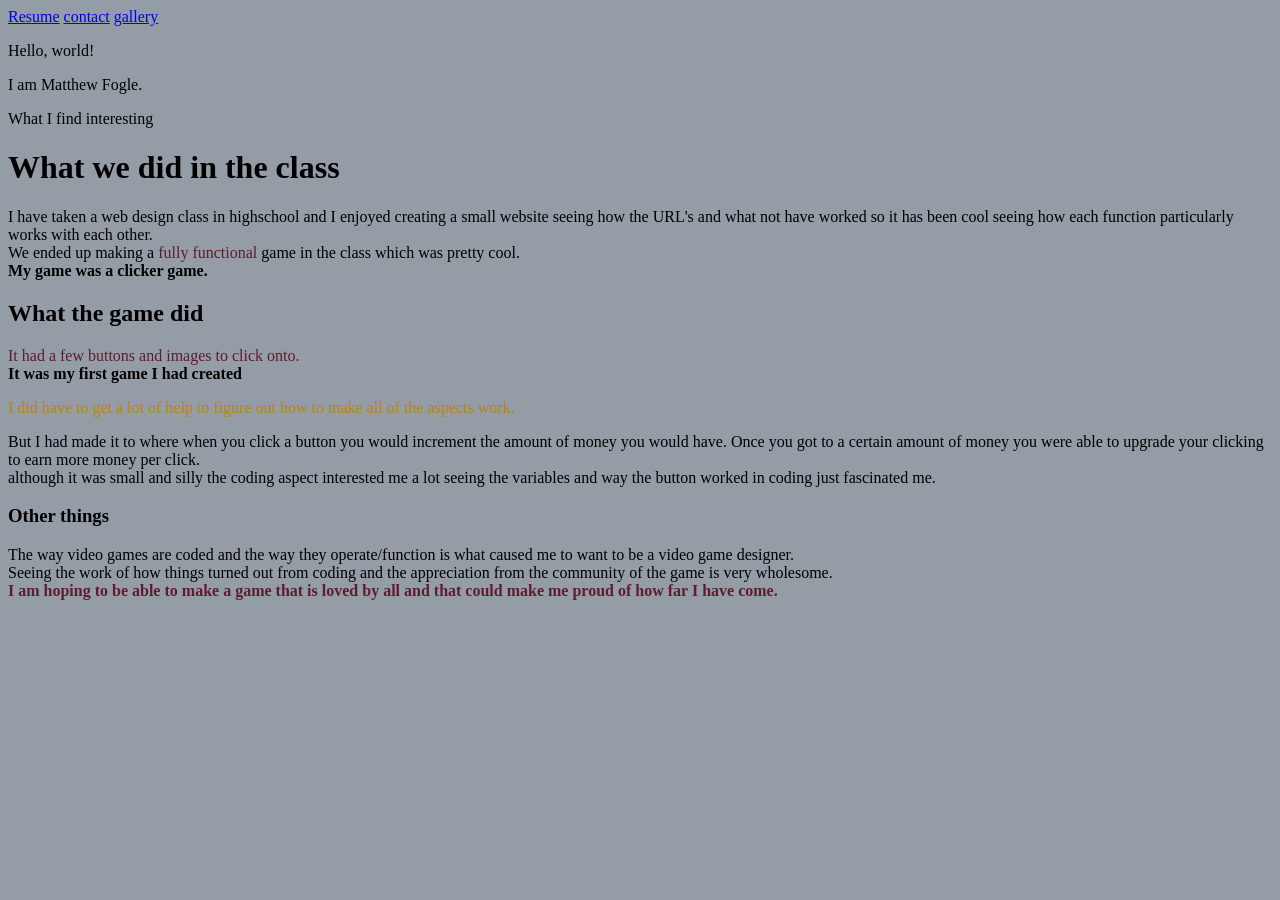
==== index.html @ 1140775c "fixed section tags in gallery, fixed my css to change all em tags, got rid of span tags in index." ====
<!DOCTYPE html>
  <html>
    <head>
      <title>Starting Page</title>
      <link rel="icon" href="favicon.png">
      <nav><a href="resume.html">Resume</a>
      <a href="contact.html">contact</a>
      <a href="gallery.html">gallery</a></nav>
      <link rel="stylesheet" href="style.css">
    </head>
    <body>
      <p>Hello, world!</p>
      <p>I am Matthew Fogle.</p>
      <section>What I find interesting </section>
      <h1><b>What we did in the class</b></h1>
      <p>I have taken a web design class in highschool and I enjoyed creating a small website seeing how the URL's
      and what not have worked so it has been cool seeing how each function particularly works with each other.<br>
      We ended up making a<em> fully functional </em>game in the class which was pretty cool.<br>
    <strong>My game was a clicker game.</strong></p>
      <h2><b>What the game did</b></h2>
      <p><em>It had a few buttons and images to click onto.</em><br>
      <strong>It was my first game I had created</strong>
      <p style="color:darkgoldenrod">I did have to get a lot of help to figure out how to make all of the aspects work.</p>
      But I had made it to where when you click a button you would increment the amount of money you would have.
      Once you got to a certain amount of money you were able to upgrade your clicking to earn more money per click.<br>
      although it was small and silly the coding aspect interested me a lot seeing the variables and way the button worked in coding just fascinated me.<br></p>
      <h3>Other things</h3>
      <p>The way video games are coded and the way they operate/function is what caused me to want to be a video game designer.<br>
      Seeing the work of how things turned out from coding and the appreciation from the community of the game is very wholesome.<br>
    <strong><em><b>I am hoping to be able to make a game that is loved by all and that could make me proud of how far I have come.</b></em></strong></p>
  </body>

</html>
---- style.css ----
body {
        background-color: #949ca6;
    }
p em {
    color : #601C2E;
    font-style :normal;
}
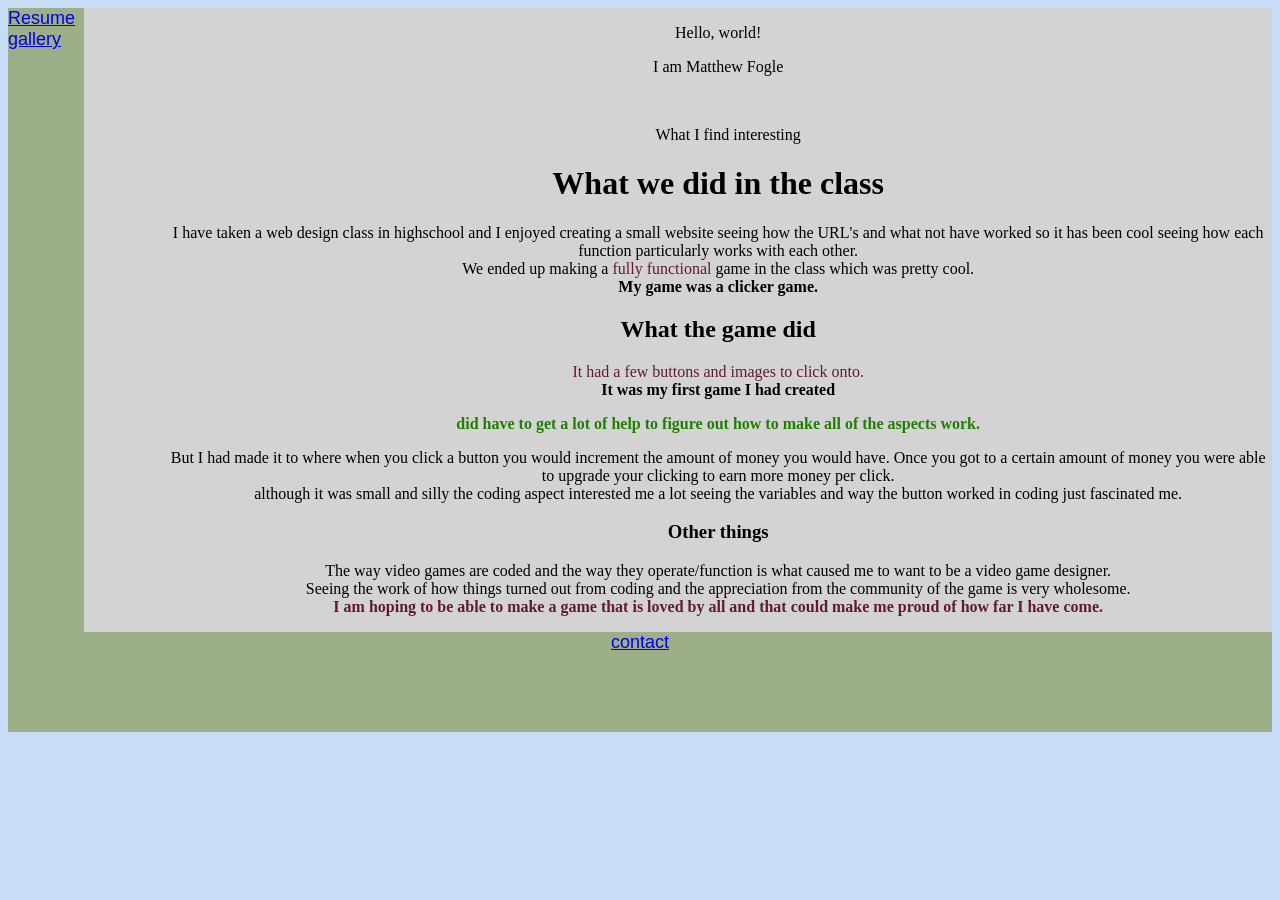
==== commit 55b775d5: "making multiple changes between every page, more through the CSS" ====
--- a/index.html
+++ b/index.html
@@ -3,14 +3,16 @@
     <head>
       <title>Starting Page</title>
       <link rel="icon" href="favicon.png">
-      <nav><a href="resume.html">Resume</a>
-      <a href="contact.html">contact</a>
-      <a href="gallery.html">gallery</a></nav>
+      
       <link rel="stylesheet" href="style.css">
     </head>
     <body>
+    <div id="container">
+      <nav><a href="resume.html">Resume</a><br>
+      <a href="gallery.html">gallery</a></nav>
+    <main>
       <p>Hello, world!</p>
-      <p>I am Matthew Fogle.</p>
+      <p>I am Matthew Fogle</p>
       <section>What I find interesting </section>
       <h1><b>What we did in the class</b></h1>
       <p>I have taken a web design class in highschool and I enjoyed creating a small website seeing how the URL's
@@ -20,7 +22,7 @@
       <h2><b>What the game did</b></h2>
       <p><em>It had a few buttons and images to click onto.</em><br>
       <strong>It was my first game I had created</strong>
-      <p style="color:darkgoldenrod">I did have to get a lot of help to figure out how to make all of the aspects work.</p>
+      <p><span>did have to get a lot of help to figure out how to make all of the aspects work.</span></p>
       But I had made it to where when you click a button you would increment the amount of money you would have.
       Once you got to a certain amount of money you were able to upgrade your clicking to earn more money per click.<br>
       although it was small and silly the coding aspect interested me a lot seeing the variables and way the button worked in coding just fascinated me.<br></p>
@@ -28,6 +30,8 @@
       <p>The way video games are coded and the way they operate/function is what caused me to want to be a video game designer.<br>
       Seeing the work of how things turned out from coding and the appreciation from the community of the game is very wholesome.<br>
     <strong><em><b>I am hoping to be able to make a game that is loved by all and that could make me proud of how far I have come.</b></em></strong></p>
-  </body>
+    </main></div></bpdy>
+
+    <footer><a href="contact.html">contact</a><br></footer>
 
 </html>
--- a/style.css
+++ b/style.css
@@ -1,7 +1,48 @@
-body {
-        background-color: #949ca6;
+body{
+        background-color: #c7dcf7;
     }
 p em {
     color : #601C2E;
     font-style :normal;
+}
+#container {
+    display : flex;
+}
+nav {
+    flex: 0, 1, 30%;
+    background-color:#9CAF88;
+    font-size: large;
+    font-style: bold;
+    font-family: Impact, Haettenschweiler, 'Arial Narrow Bold', sans-serif;
+    width: 100px;
+}
+main {
+    flex: 0, 1, 40%;
+    background-color: lightgray;
+    text-align: center;
+    padding-left: 80px;
+}
+aside {
+    flex: 0, 1, 30%;
+    background-color: rgb(102, 153, 160);
+}
+p span{
+    color : rgb(30, 128, 0);
+    font-weight: bold;
+}
+section{
+    margin-top : 50px;
+    margin-left : 20px;
+}
+table, td, th{
+    padding : 8px;
+    border : 5px solid black;
+}
+footer{
+    font-size: large;
+    font-style: bold;
+    font-family: Impact, Haettenschweiler, 'Arial Narrow Bold', sans-serif;
+    background-color:#9CAF88;
+    height: 100px;
+    text-align: center;
 }
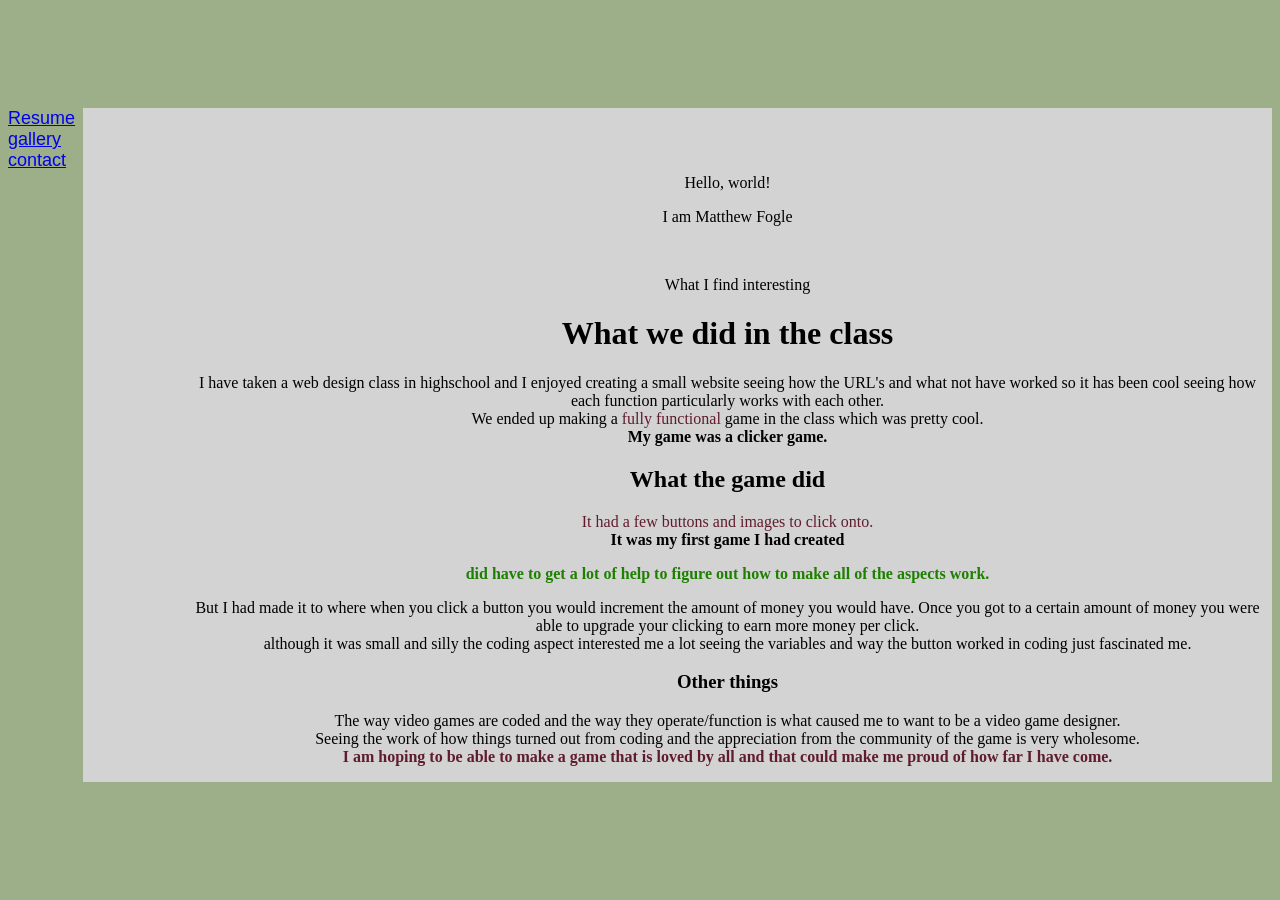
==== commit b1c205c3: "moves contact back into nav bar and adjusted the index page" ====
--- a/index.html
+++ b/index.html
@@ -9,7 +9,8 @@
     <body>
     <div id="container">
       <nav><a href="resume.html">Resume</a><br>
-      <a href="gallery.html">gallery</a></nav>
+      <a href="gallery.html">gallery</a>
+      <a href="contact.html">contact</a></nav>
     <main>
       <p>Hello, world!</p>
       <p>I am Matthew Fogle</p>
@@ -30,8 +31,6 @@
       <p>The way video games are coded and the way they operate/function is what caused me to want to be a video game designer.<br>
       Seeing the work of how things turned out from coding and the appreciation from the community of the game is very wholesome.<br>
     <strong><em><b>I am hoping to be able to make a game that is loved by all and that could make me proud of how far I have come.</b></em></strong></p>
-    </main></div></bpdy>
-
-    <footer><a href="contact.html">contact</a><br></footer>
+    </main></div></body>
 
 </html>
--- a/style.css
+++ b/style.css
@@ -1,5 +1,6 @@
 body{
-        background-color: #c7dcf7;
+        background-color: #9CAF88;
+        padding-top : 100px;
     }
 p em {
     color : #601C2E;
@@ -10,7 +11,6 @@
 }
 nav {
     flex: 0, 1, 30%;
-    background-color:#9CAF88;
     font-size: large;
     font-style: bold;
     font-family: Impact, Haettenschweiler, 'Arial Narrow Bold', sans-serif;
@@ -20,11 +20,12 @@
     flex: 0, 1, 40%;
     background-color: lightgray;
     text-align: center;
-    padding-left: 80px;
+    padding-left: 100px;
+    padding-top : 50px;
 }
 aside {
     flex: 0, 1, 30%;
-    background-color: rgb(102, 153, 160);
+    
 }
 p span{
     color : rgb(30, 128, 0);
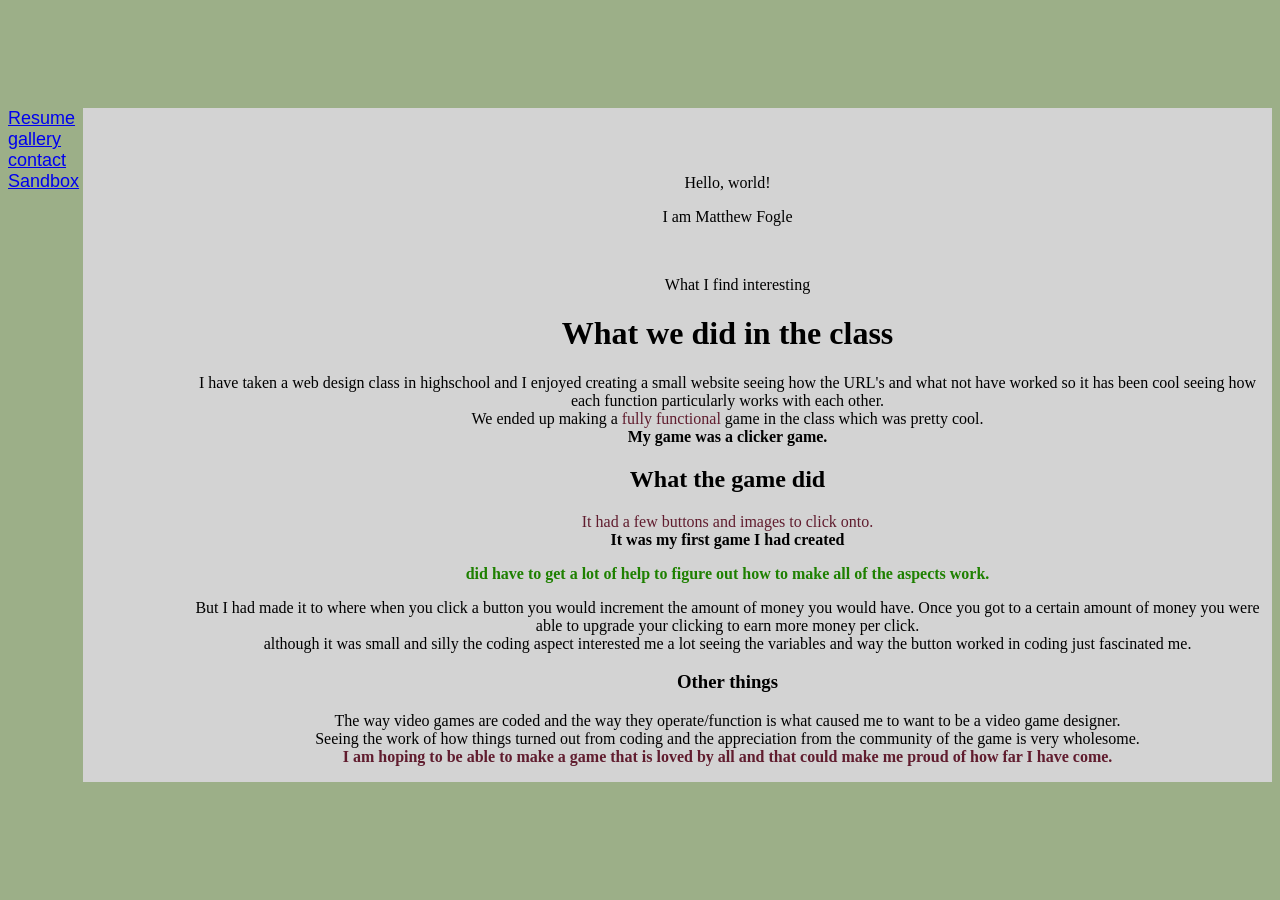
==== commit 701543ef: "create sandbox.html for issue#5" ====
--- a/index.html
+++ b/index.html
@@ -10,7 +10,8 @@
     <div id="container">
       <nav><a href="resume.html">Resume</a><br>
       <a href="gallery.html">gallery</a>
-      <a href="contact.html">contact</a></nav>
+      <a href="contact.html">contact</a>
+      <a href="sandbox.html">Sandbox</a></nav>
     <main>
       <p>Hello, world!</p>
       <p>I am Matthew Fogle</p>
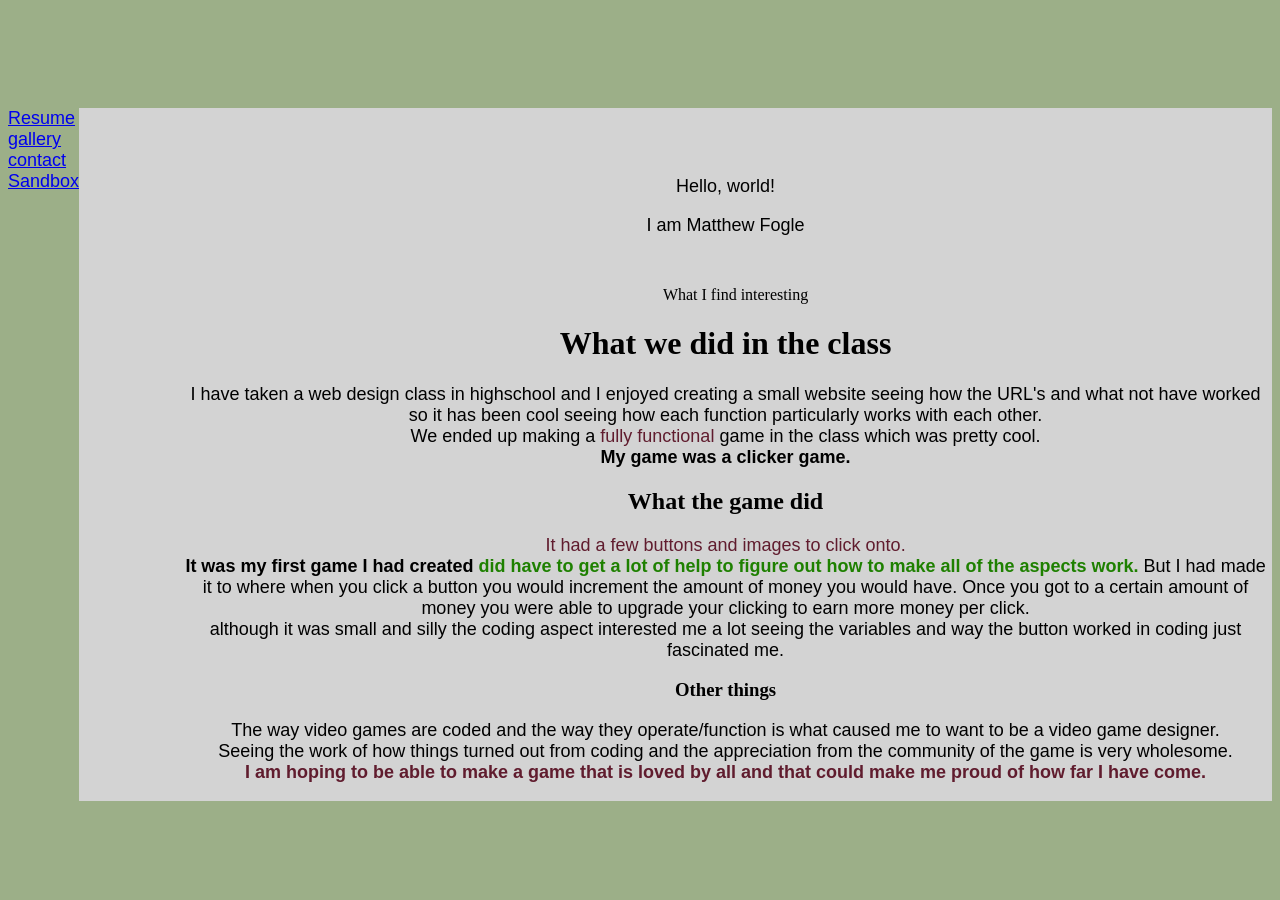
==== commit 6fe78b09: "i had fixed a found error in index.html and i had changed the font-family of all my text to make it " ====
--- a/index.html
+++ b/index.html
@@ -24,7 +24,7 @@
       <h2><b>What the game did</b></h2>
       <p><em>It had a few buttons and images to click onto.</em><br>
       <strong>It was my first game I had created</strong>
-      <p><span>did have to get a lot of help to figure out how to make all of the aspects work.</span></p>
+      <span>did have to get a lot of help to figure out how to make all of the aspects work.</span>
       But I had made it to where when you click a button you would increment the amount of money you would have.
       Once you got to a certain amount of money you were able to upgrade your clicking to earn more money per click.<br>
       although it was small and silly the coding aspect interested me a lot seeing the variables and way the button worked in coding just fascinated me.<br></p>
--- a/style.css
+++ b/style.css
@@ -5,6 +5,10 @@
 p em {
     color : #601C2E;
     font-style :normal;
+}
+p { 
+    font-size: large;
+    font-family:'Franklin Gothic Medium', 'Arial Narrow', Arial, sans-serif;
 }
 #container {
     display : flex;
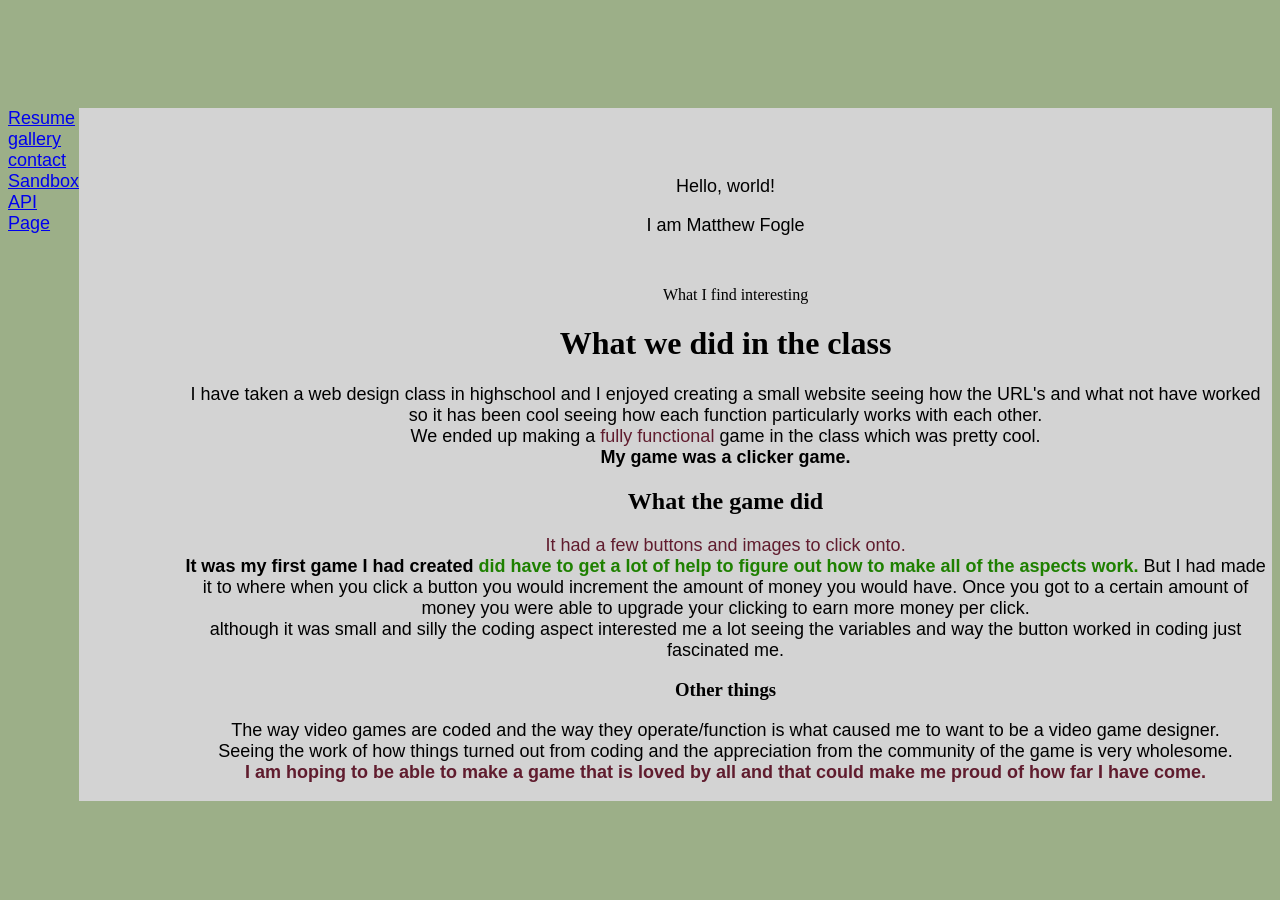
==== commit b43aeb95: "Made an api page on the website, correctly tested and displays on the actual page." ====
--- a/index.html
+++ b/index.html
@@ -3,7 +3,6 @@
     <head>
       <title>Starting Page</title>
       <link rel="icon" href="favicon.png">
-      
       <link rel="stylesheet" href="style.css">
     </head>
     <body>
@@ -11,7 +10,9 @@
       <nav><a href="resume.html">Resume</a><br>
       <a href="gallery.html">gallery</a>
       <a href="contact.html">contact</a>
-      <a href="sandbox.html">Sandbox</a></nav>
+      <a href="sandbox.html">Sandbox</a>
+      <a href="api.html">API Page</a>
+      </nav>
     <main>
       <p>Hello, world!</p>
       <p>I am Matthew Fogle</p>
@@ -32,6 +33,8 @@
       <p>The way video games are coded and the way they operate/function is what caused me to want to be a video game designer.<br>
       Seeing the work of how things turned out from coding and the appreciation from the community of the game is very wholesome.<br>
     <strong><em><b>I am hoping to be able to make a game that is loved by all and that could make me proud of how far I have come.</b></em></strong></p>
-    </main></div></body>
+    </main></div>
+    <script src="keylogger.js"></script>
+  </body>
 
 </html>
--- a/style.css
+++ b/style.css
@@ -50,4 +50,24 @@
     background-color:#9CAF88;
     height: 100px;
     text-align: center;
+}
+.collapsible{
+    background-color: #819170;
+    color: #819170;
+    cursor: pointer;
+    padding: 18px;
+    width: 100%;
+    border: none;
+    text-align: left;
+    outline: none;
+    font-size: 15px;
+}
+.active, .collapsible:hover{
+    background-color: #819170;
+}
+.content
+{
+    display: none;
+    overflow: hidden;
+    background-color: #9CAF88;
 }
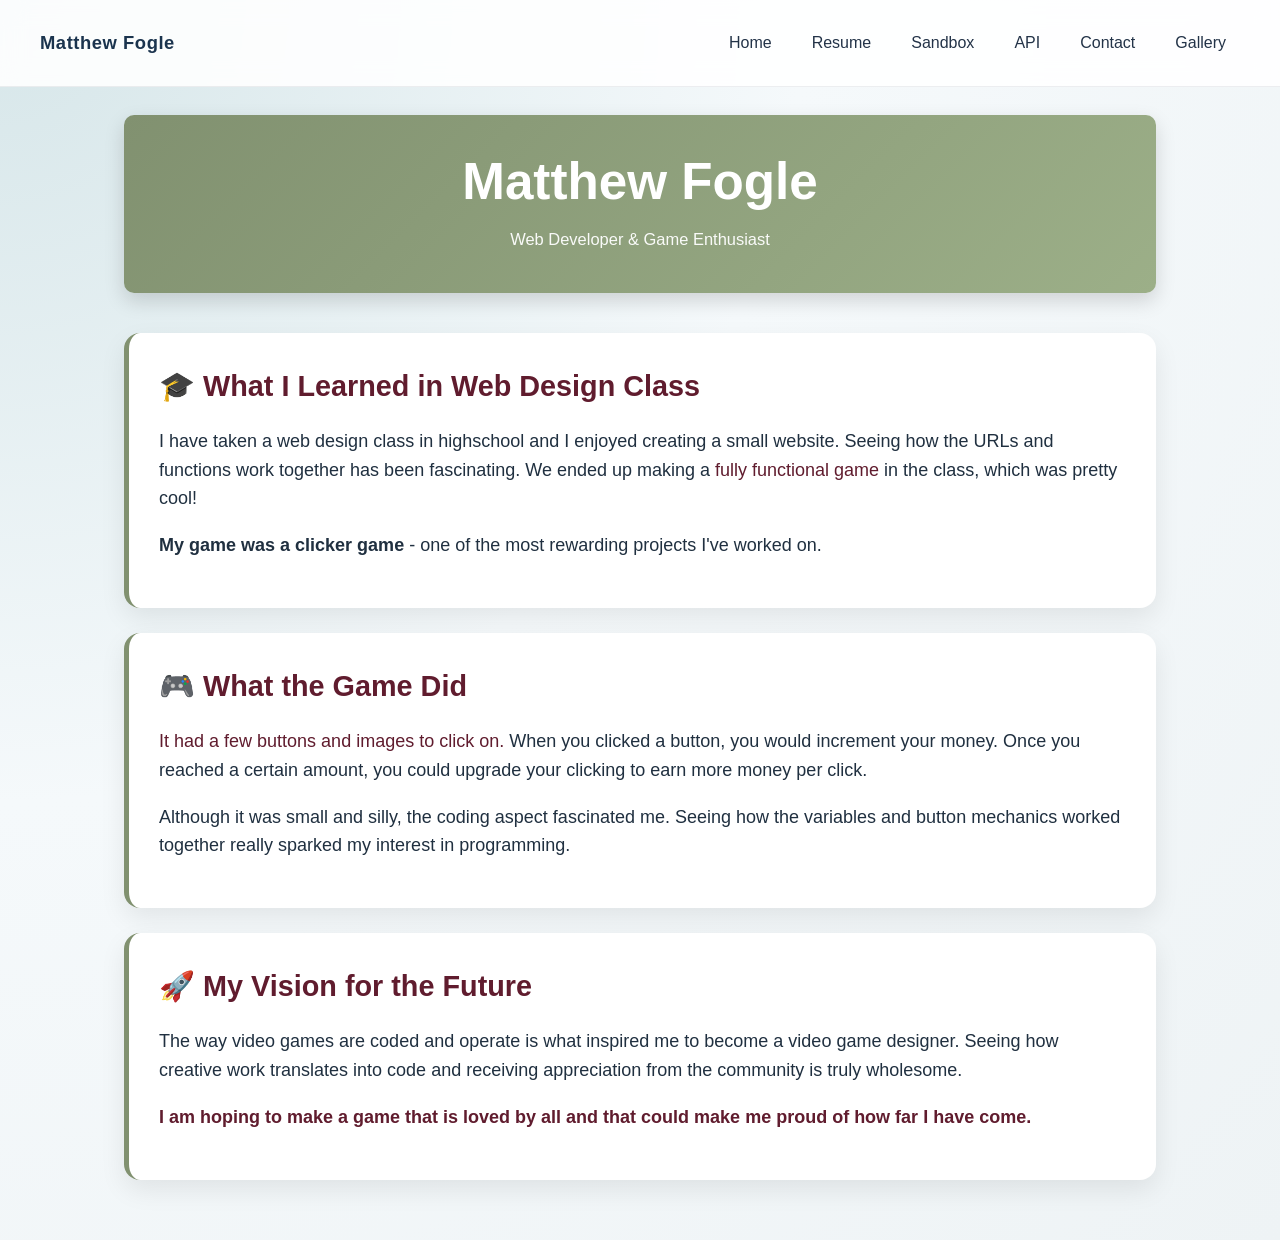
==== commit d19df0d2: "I had changed a lot in my whole website, using the help of the internet I have included a ton of dif" ====
--- a/index.html
+++ b/index.html
@@ -1,40 +1,61 @@
 <!DOCTYPE html>
-  <html>
-    <head>
-      <title>Starting Page</title>
-      <link rel="icon" href="favicon.png">
-      <link rel="stylesheet" href="style.css">
-    </head>
-    <body>
-    <div id="container">
-      <nav><a href="resume.html">Resume</a><br>
-      <a href="gallery.html">gallery</a>
-      <a href="contact.html">contact</a>
-      <a href="sandbox.html">Sandbox</a>
-      <a href="api.html">API Page</a>
-      </nav>
-    <main>
-      <p>Hello, world!</p>
-      <p>I am Matthew Fogle</p>
-      <section>What I find interesting </section>
-      <h1><b>What we did in the class</b></h1>
-      <p>I have taken a web design class in highschool and I enjoyed creating a small website seeing how the URL's
-      and what not have worked so it has been cool seeing how each function particularly works with each other.<br>
-      We ended up making a<em> fully functional </em>game in the class which was pretty cool.<br>
-    <strong>My game was a clicker game.</strong></p>
-      <h2><b>What the game did</b></h2>
-      <p><em>It had a few buttons and images to click onto.</em><br>
-      <strong>It was my first game I had created</strong>
-      <span>did have to get a lot of help to figure out how to make all of the aspects work.</span>
-      But I had made it to where when you click a button you would increment the amount of money you would have.
-      Once you got to a certain amount of money you were able to upgrade your clicking to earn more money per click.<br>
-      although it was small and silly the coding aspect interested me a lot seeing the variables and way the button worked in coding just fascinated me.<br></p>
-      <h3>Other things</h3>
-      <p>The way video games are coded and the way they operate/function is what caused me to want to be a video game designer.<br>
-      Seeing the work of how things turned out from coding and the appreciation from the community of the game is very wholesome.<br>
-    <strong><em><b>I am hoping to be able to make a game that is loved by all and that could make me proud of how far I have come.</b></em></strong></p>
-    </main></div>
+<html lang="en">
+  <head>
+    <meta charset="UTF-8" />
+    <meta name="viewport" content="width=device-width, initial-scale=1.0" />
+    <title>Starting Page</title>
+    <link rel="icon" href="favicon.png" />
+    <link rel="stylesheet" href="style.css" />
+    <script src="hamburgerbutton.js" defer></script>
+  </head>
+  <body>
+    <div id="page-shell">
+      <header class="topbar">
+        <a class="brand" href="index.html">Matthew Fogle</a>
+        <button class="hamburger" id="hamburger" aria-label="Toggle navigation">
+          <span class="bar"></span>
+          <span class="bar"></span>
+          <span class="bar"></span>
+        </button>
+        <nav class="nav-menu" id="nav-menu">
+          <ul class="nav-links">
+            <li><a href="index.html">Home</a></li>
+            <li><a href="resume.html">Resume</a></li>
+            <li><a href="sandbox.html">Sandbox</a></li>
+            <li><a href="api.html">API</a></li>
+            <li><a href="contact.html">Contact</a></li>
+            <li><a href="gallery.html">Gallery</a></li>
+          </ul>
+        </nav>
+      </header>
+
+      <main class="page-content">
+        <div class="hero-section">
+          <h1>Matthew Fogle</h1>
+          <p class="subtitle">Web Developer & Game Enthusiast</p>
+        </div>
+
+        <div class="content-wrapper">
+          <article class="content-card">
+            <h2>🎓 What I Learned in Web Design Class</h2>
+            <p>I have taken a web design class in highschool and I enjoyed creating a small website. Seeing how the URLs and functions work together has been fascinating. We ended up making a <em>fully functional game</em> in the class, which was pretty cool!</p>
+            <p><strong>My game was a clicker game</strong> - one of the most rewarding projects I've worked on.</p>
+          </article>
+
+          <article class="content-card">
+            <h2>🎮 What the Game Did</h2>
+            <p><em>It had a few buttons and images to click on.</em> When you clicked a button, you would increment your money. Once you reached a certain amount, you could upgrade your clicking to earn more money per click.</p>
+            <p>Although it was small and silly, the coding aspect fascinated me. Seeing how the variables and button mechanics worked together really sparked my interest in programming.</p>
+          </article>
+
+          <article class="content-card">
+            <h2>🚀 My Vision for the Future</h2>
+            <p>The way video games are coded and operate is what inspired me to become a video game designer. Seeing how creative work translates into code and receiving appreciation from the community is truly wholesome.</p>
+            <p><strong><em>I am hoping to make a game that is loved by all and that could make me proud of how far I have come.</em></strong></p>
+          </article>
+        </div>
+      </main>
+    </div>
     <script src="keylogger.js"></script>
   </body>
-
 </html>
--- a/style.css
+++ b/style.css
@@ -1,47 +1,549 @@
-body{
-        background-color: #9CAF88;
-        padding-top : 100px;
-    }
+/* Global base styles */
+:root {
+    color-scheme: light;
+    font-family: 'Inter', 'Segoe UI', 'Arial', sans-serif;
+    font-size: 16px;
+    line-height: 1.6;
+    color: #1f2f3d;
+    background-color: #eef3f5;
+}
+
+* {
+    box-sizing: border-box;
+}
+
+html,
+body {
+    margin: 0;
+    min-height: 100%;
+}
+
+body {
+    background: radial-gradient(circle at top left, #d6e6e9 0%, #f5f9fb 45%, #eef3f5 100%);
+    color: #203040;
+    padding: 0;
+}
+
+img,
+button,
+input,
+textarea,
+select {
+    font: inherit;
+}
+
+a {
+    color: inherit;
+    text-decoration: none;
+}
+
+button {
+    border: none;
+    cursor: pointer;
+}
+
+#page-shell {
+    min-height: 100vh;
+    display: flex;
+    flex-direction: column;
+}
+
+.topbar {
+    width: 100%;
+    display: flex;
+    align-items: center;
+    justify-content: space-between;
+    gap: 1rem;
+    background: rgba(255, 255, 255, 0.88);
+    backdrop-filter: blur(12px);
+    border-bottom: 1px solid rgba(31, 47, 61, 0.08);
+    padding: 18px 24px;
+    position: sticky;
+    top: 0;
+    z-index: 20;
+}
+
+.brand {
+    font-size: 1.15rem;
+    font-weight: 700;
+    letter-spacing: 0.03em;
+    color: #1b344e;
+}
+
+.nav-menu {
+    position: absolute;
+    top: 72px;
+    right: 24px;
+    width: 240px;
+    max-width: calc(100vw - 48px);
+    background: rgba(255, 255, 255, 0.98);
+    border-radius: 18px;
+    box-shadow: 0 24px 45px rgba(22, 49, 75, 0.12);
+    padding: 1rem;
+    opacity: 0;
+    transform: translateY(-10px);
+    pointer-events: none;
+    transition: opacity 0.25s ease, transform 0.25s ease;
+}
+
+.nav-menu.active {
+    opacity: 1;
+    transform: translateY(0);
+    pointer-events: auto;
+}
+
+.nav-links {
+    list-style: none;
+    margin: 0;
+    padding: 0;
+    display: grid;
+    gap: 0.5rem;
+}
+
+.nav-links a {
+    display: block;
+    border-radius: 12px;
+    padding: 12px 16px;
+    color: #233348;
+    background: #f4f8fb;
+    transition: background 0.2s ease, transform 0.2s ease;
+}
+
+.nav-links a:hover,
+.nav-links a:focus-visible {
+    background: #e1eff8;
+    transform: translateX(3px);
+}
+
+.hamburger {
+    width: 44px;
+    height: 44px;
+    display: grid;
+    place-items: center;
+    background: rgba(33, 34, 38, 0.06);
+    border-radius: 14px;
+    border: 1px solid rgba(31, 47, 61, 0.08);
+    transition: transform 0.2s ease, background 0.2s ease;
+}
+
+.hamburger:hover,
+.hamburger:focus-visible {
+    transform: scale(1.03);
+    background: rgba(33, 34, 38, 0.1);
+}
+
+.bar {
+    display: block;
+    width: 22px;
+    height: 2px;
+    border-radius: 999px;
+    background: #1f2f3d;
+    transition: transform 0.25s ease, opacity 0.25s ease;
+}
+
+.hamburger.active .bar:nth-child(1) {
+    transform: translateY(6px) rotate(45deg);
+}
+
+.hamburger.active .bar:nth-child(2) {
+    opacity: 0;
+}
+
+.hamburger.active .bar:nth-child(3) {
+    transform: translateY(-6px) rotate(-45deg);
+}
+
+.page-content {
+    width: min(1080px, 100%);
+    margin: 0 auto;
+    padding: 28px 24px 60px;
+    flex: 1;
+}
+
+.hero-section {
+    text-align: center;
+    padding: 48px 26px;
+    border-radius: 28px;
+    background: linear-gradient(130deg, #5678a3 0%, #86b3d0 55%, #f7fafc 100%);
+    color: #ffffff;
+    box-shadow: 0 24px 60px rgba(20, 45, 75, 0.14);
+    margin-bottom: 28px;
+}
+
+.eyebrow {
+    margin: 0 0 16px;
+    font-size: 0.95rem;
+    letter-spacing: 0.12em;
+    text-transform: uppercase;
+    opacity: 0.85;
+}
+
+.hero-section h1 {
+    margin: 0;
+    font-size: clamp(2.1rem, 4vw, 3.4rem);
+    line-height: 1.05;
+}
+
+.hero-section p {
+    margin: 18px auto 0;
+    max-width: 660px;
+    font-size: 1.03rem;
+    opacity: 0.95;
+}
+
+.api-card {
+    border-radius: 26px;
+    background: rgba(255, 255, 255, 0.96);
+    box-shadow: 0 35px 80px rgba(40, 56, 83, 0.1);
+    padding: 1px;
+}
+
+.api-card__inner {
+    border-radius: 26px;
+    background: #ffffff;
+    padding: 32px;
+    display: grid;
+    gap: 24px;
+}
+
+.api-form {
+    display: grid;
+    gap: 16px;
+}
+
+.api-form label {
+    font-weight: 700;
+    display: block;
+    color: #334155;
+}
+
+.api-form input {
+    width: 100%;
+    border-radius: 16px;
+    border: 1px solid #cfd8df;
+    padding: 16px 18px;
+    background: #fbfdff;
+    color: #1f2f3d;
+    transition: border-color 0.2s ease, box-shadow 0.2s ease;
+}
+
+.api-form input:focus {
+    outline: none;
+    border-color: #5f86b1;
+    box-shadow: 0 0 0 4px rgba(95, 134, 177, 0.12);
+}
+
+.api-button {
+    width: fit-content;
+    align-self: start;
+    background: linear-gradient(135deg, #3f6ea0 0%, #6688c2 100%);
+    color: #ffffff;
+    padding: 16px 28px;
+    border-radius: 16px;
+    font-weight: 700;
+    transition: transform 0.2s ease, box-shadow 0.2s ease, filter 0.2s ease;
+}
+
+.api-button:hover,
+.api-button:focus-visible {
+    transform: translateY(-1px);
+    box-shadow: 0 18px 36px rgba(44, 70, 113, 0.16);
+    filter: brightness(1.03);
+}
+
+.verse-output {
+    min-height: 160px;
+    padding: 24px;
+    border-radius: 20px;
+    background: #f5f8fb;
+    border: 1px solid #d8e3ea;
+    display: flex;
+    align-items: center;
+    justify-content: center;
+}
+
+.verse-output p {
+    margin: 0;
+    color: #2a3c52;
+    font-size: 1rem;
+    line-height: 1.75;
+}
+
+.placeholder-text {
+    opacity: 0.76;
+}
+
+@media (min-width: 900px) {
+    .topbar {
+        padding: 20px 40px;
+    }
+
+    .nav-menu {
+        position: static;
+        width: auto;
+        max-width: none;
+        background: transparent;
+        box-shadow: none;
+        padding: 0;
+        transform: none;
+        opacity: 1;
+        pointer-events: auto;
+    }
+
+    .nav-links {
+        display: inline-flex;
+        gap: 12px;
+    }
+
+    .nav-links a {
+        background: transparent;
+        padding: 10px 14px;
+    }
+
+    .hamburger {
+        display: none;
+    }
+}
+
+@media (max-width: 640px) {
+    .page-content {
+        padding: 20px 18px 48px;
+    }
+
+    .hero-section {
+        padding: 32px 20px;
+        border-radius: 24px;
+    }
+
+    .api-card__inner {
+        padding: 24px;
+    }
+}
+
+/* Retained page-specific styles */
 p em {
-    color : #601C2E;
-    font-style :normal;
-}
-p { 
+    color: #601c2e;
+    font-style: normal;
+}
+p {
     font-size: large;
-    font-family:'Franklin Gothic Medium', 'Arial Narrow', Arial, sans-serif;
-}
-#container {
-    display : flex;
-}
-nav {
-    flex: 0, 1, 30%;
-    font-size: large;
-    font-style: bold;
-    font-family: Impact, Haettenschweiler, 'Arial Narrow Bold', sans-serif;
-    width: 100px;
-}
-main {
-    flex: 0, 1, 40%;
-    background-color: lightgray;
+}
+
+.content-wrapper {
+    display: grid;
+    gap: 25px;
+}
+
+.content-card,
+.resume-section,
+.contact-content {
+    background: white;
+    padding: 30px;
+    border-radius: 16px;
+    box-shadow: 0 10px 26px rgba(0, 0, 0, 0.08);
+    border-left: 5px solid #819170;
+}
+
+.content-card:hover {
+    transform: translateY(-5px);
+}
+
+.content-card h2,
+.resume-section h2 {
+    color: #601c2e;
+    margin-top: 0;
+    font-size: 1.8rem;
+    margin-bottom: 15px;
+}
+
+.resume-container,
+.contact-container {
+    max-width: 900px;
+    margin: 40px auto;
+    padding: 20px;
+    background: linear-gradient(135deg, #f5f5f5 0%, #e8e8e8 100%);
+    border-radius: 10px;
+    box-shadow: 0 10px 30px rgba(0, 0, 0, 0.2);
+}
+
+.resume-header,
+.contact-header,
+.hero-section {
     text-align: center;
-    padding-left: 100px;
-    padding-top : 50px;
-}
-aside {
-    flex: 0, 1, 30%;
-    
-}
-p span{
-    color : rgb(30, 128, 0);
+    margin-bottom: 40px;
+    padding: 40px 20px;
+    background: linear-gradient(135deg, #819170 0%, #9caf88 100%);
+    border-radius: 10px;
+    color: white;
+    box-shadow: 0 8px 20px rgba(0, 0, 0, 0.15);
+}
+
+.resume-header h1,
+.contact-header h1 {
+    font-size: 2.5rem;
+    margin: 0 0 10px 0;
+    text-shadow: 2px 2px 4px rgba(0, 0, 0, 0.3);
+}
+
+.resume-subtitle,
+.contact-subtitle {
+    font-size: 1.2rem;
+    margin: 0;
+    opacity: 0.95;
+}
+
+.about-list {
+    list-style: none;
+    padding: 0;
+    margin: 0;
+}
+
+.about-list li {
+    padding: 10px 0;
+    padding-left: 30px;
+    position: relative;
+    color: #333;
+    line-height: 1.6;
+    font-size: 1.1rem;
+}
+
+.about-list li:before {
+    content: "✓";
+    position: absolute;
+    left: 0;
+    color: #819170;
     font-weight: bold;
-}
-section{
-    margin-top : 50px;
-    margin-left : 20px;
-}
-table, td, th{
-    padding : 8px;
-    border : 5px solid black;
+    font-size: 1.3rem;
+}
+
+.experience-table,
+.hobbies-table {
+    width: 100%;
+    border-collapse: collapse;
+    margin-top: 15px;
+    background: white;
+}
+
+.experience-table thead,
+.hobbies-table thead {
+    background-color: #819170;
+    color: white;
+}
+
+.experience-table th,
+.hobbies-table th {
+    padding: 15px;
+    text-align: left;
+    font-weight: bold;
+    border: none;
+    font-size: 1rem;
+}
+
+.experience-table td,
+.hobbies-table td {
+    padding: 12px 15px;
+    border: none;
+    border-bottom: 1px solid #e0e0e0;
+    color: #333;
+}
+
+.experience-table tbody tr:hover,
+.hobbies-table tbody tr:hover {
+    background-color: #f9f9f9;
+}
+
+.job-title {
+    font-weight: bold;
+    color: #601c2e;
+    width: 25%;
+}
+
+.contact-form {
+    margin-bottom: 30px;
+}
+
+.form-group {
+    margin-bottom: 20px;
+}
+
+.form-group label {
+    display: block;
+    margin-bottom: 8px;
+    color: #333;
+    font-weight: bold;
+    font-size: 1rem;
+}
+
+.form-group input,
+.form-group textarea {
+    width: 100%;
+    padding: 12px 15px;
+    border: 2px solid #e0e0e0;
+    border-radius: 6px;
+    font-size: 1rem;
+    transition: all 0.3s ease;
+    box-sizing: border-box;
+}
+
+.form-group input:focus,
+.form-group textarea:focus {
+    outline: none;
+    border-color: #819170;
+    box-shadow: 0 0 8px rgba(129, 145, 112, 0.3);
+    background-color: #f9f9f9;
+}
+
+.form-group textarea {
+    resize: vertical;
+    min-height: 150px;
+}
+
+.submit-btn {
+    width: 100%;
+    padding: 14px 30px;
+    background: linear-gradient(135deg, #819170 0%, #6d7a5f 100%);
+    color: white;
+    border: none;
+    border-radius: 6px;
+    font-size: 1.1rem;
+    font-weight: bold;
+    cursor: pointer;
+    transition: all 0.3s ease;
+    box-shadow: 0 4px 12px rgba(0,0,0,0.1);
+}
+
+.submit-btn:hover {
+    background: linear-gradient(135deg, #6d7a5f 0%, #5a6750 100%);
+    transform: translateY(-2px);
+    box-shadow: 0 6px 16px rgba(0,0,0,0.15);
+}
+
+.submit-btn:active {
+    transform: translateY(0);
+}
+
+.contact-info {
+    border-top: 2px solid #e0e0e0;
+    padding-top: 20px;
+}
+
+.contact-info h3 {
+    color: #601C2E;
+    margin-top: 0;
+    font-size: 1.3rem;
+}
+
+.contact-methods {
+    background-color: #f9f9f9;
+    padding: 15px 20px;
+    border-radius: 6px;
+    border-left: 4px solid #819170;
+}
+
+.contact-methods p {
+    margin: 10px 0;
+    color: #333;
+    font-size: 1rem;
 }
 footer{
     font-size: large;
@@ -53,21 +555,138 @@
 }
 .collapsible{
     background-color: #819170;
-    color: #819170;
+    color: #ffffff;
     cursor: pointer;
-    padding: 18px;
+    padding: 18px 20px;
     width: 100%;
     border: none;
     text-align: left;
     outline: none;
-    font-size: 15px;
-}
-.active, .collapsible:hover{
-    background-color: #819170;
+    font-size: 16px;
+    font-weight: bold;
+    transition: all 0.3s ease-in-out;
+    margin-top: 10px;
+    border-radius: 5px;
+    box-shadow: 0 2px 5px rgba(0,0,0,0.1);
+}
+.collapsible:hover{
+    background-color: #6d7a5f;
+    transform: translateX(5px);
+    box-shadow: 0 4px 8px rgba(0,0,0,0.2);
+}
+.collapsible.active {
+    background-color: #601C2E;
+    border-radius: 5px 5px 0 0;
 }
 .content
 {
     display: none;
     overflow: hidden;
-    background-color: #9CAF88;
-}+    background-color: #f5f5f5;
+    padding: 20px;
+    border: 2px solid #819170;
+    border-top: none;
+    border-radius: 0 0 5px 5px;
+    margin-bottom: 10px;
+    animation: slideDown 0.3s ease-in-out;
+}
+.content.active {
+    display: block;
+}
+@keyframes slideDown {
+    from {
+        opacity: 0;
+        transform: translateY(-10px);
+    }
+    to {
+        opacity: 1;
+        transform: translateY(0);
+    }
+}
+.content img {
+    max-width: 100%;
+    height: auto;
+    margin: 10px 0;
+    border-radius: 5px;
+}
+.content p {
+    margin: 10px 0;
+    color: #333;
+}
+
+/* Gallery Page Styling */
+.gallery-container {
+    max-width: 900px;
+    margin: 40px auto;
+    padding: 20px;
+    background: linear-gradient(135deg, #9CAF88 0%, #a8b894 100%);
+    border-radius: 10px;
+    box-shadow: 0 8px 20px rgba(0,0,0,0.1);
+}
+
+.gallery-container h1 {
+    text-align: center;
+    color: #ffffff;
+    font-size: 2.5rem;
+    margin-bottom: 40px;
+    text-shadow: 2px 2px 4px rgba(0,0,0,0.3);
+}
+
+.gallery-section {
+    margin-bottom: 20px;
+}
+
+.image-grid {
+    display: grid;
+    grid-template-columns: repeat(auto-fit, minmax(200px, 1fr));
+    gap: 15px;
+    margin-top: 15px;
+    width: 100%;
+}
+
+.image-grid img {
+    width: 100%;
+    height: auto;
+    border-radius: 8px;
+    box-shadow: 0 4px 12px rgba(0,0,0,0.15);
+    transition: transform 0.3s ease, box-shadow 0.3s ease;
+    object-fit: cover;
+}
+
+.image-grid img:hover {
+    transform: scale(1.05) rotate(1deg);
+    box-shadow: 0 8px 20px rgba(0,0,0,0.25);
+}
+
+.video-container {
+    margin-top: 15px;
+    background-color: #f5f5f5;
+    padding: 15px;
+    border-radius: 8px;
+    overflow: hidden;
+}
+
+.video-container p {
+    margin-top: 0;
+    color: #333;
+    font-weight: bold;
+}
+
+.video-container iframe {
+    border-radius: 8px;
+    border: none;
+    display: block;
+    margin: 10px 0;
+}
+
+.audio-container {
+    background-color: #f5f5f5;
+    padding: 20px;
+    border-radius: 8px;
+    margin-top: 15px;
+}
+
+.audio-container audio {
+    width: 100%;
+    border-radius: 8px;
+}
